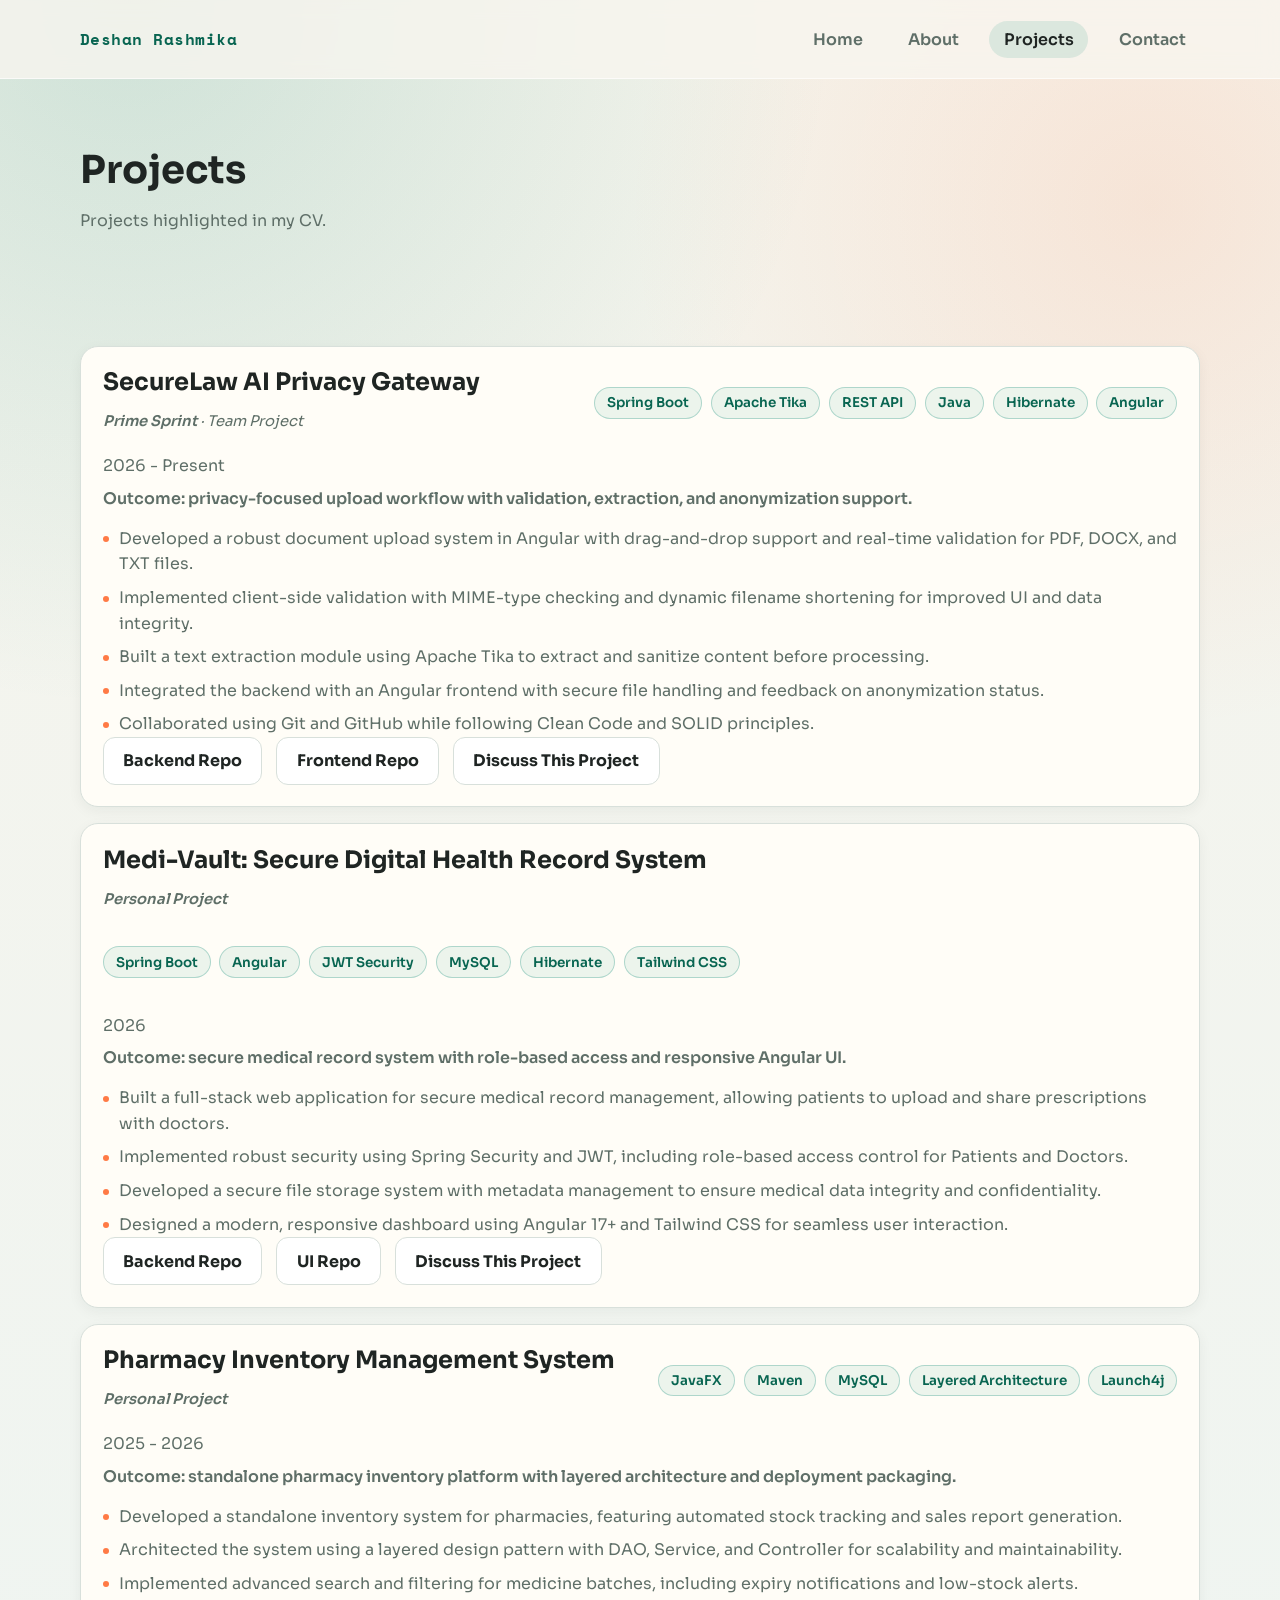
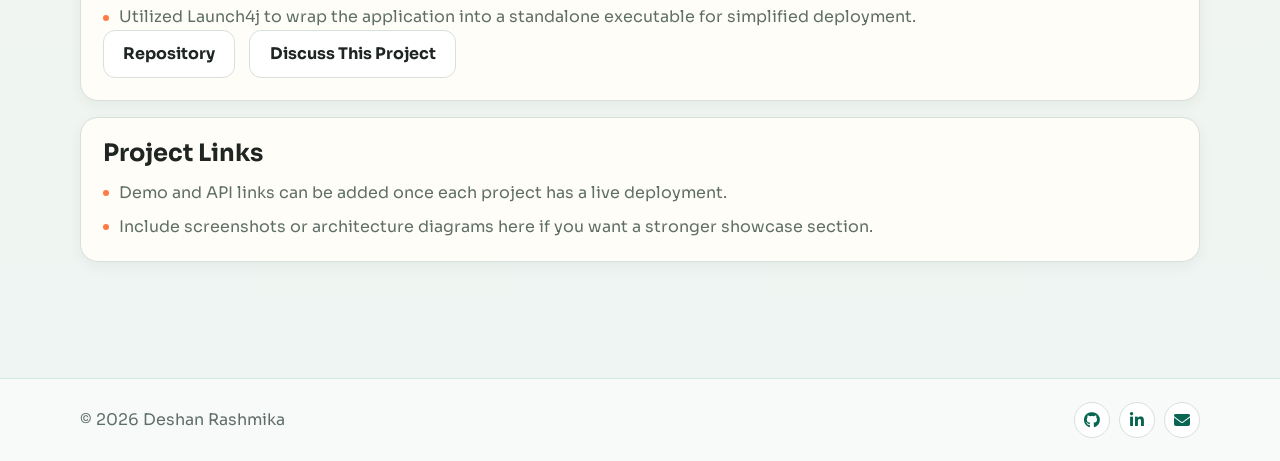
==== projects.html @ 70aa8690 "My portfolio" ====
<!DOCTYPE html>
<html lang="en">
<head>
    <meta charset="UTF-8">
    <meta name="viewport" content="width=device-width, initial-scale=1.0">
    <title>Projects - Deshan Rashmika</title>
    <meta name="description" content="Projects by Deshan Rashmika including SecureLaw AI Privacy Gateway, Medi-Vault, and Pharmacy Inventory Management System.">
    <link rel="stylesheet" href="assets/images/css/style.css">
    <link rel="stylesheet" href="https://cdnjs.cloudflare.com/ajax/libs/font-awesome/6.4.0/css/all.min.css">
</head>
<body>

<header class="site-header">
    <div class="container nav-wrap">
        <a class="brand" href="index.html">Deshan Rashmika</a>
        <nav class="main-nav">
            <a href="index.html" class="nav-link">Home</a>
            <a href="about.html" class="nav-link">About</a>
            <a href="projects.html" class="nav-link active">Projects</a>
            <a href="contact.html" class="nav-link">Contact</a>
        </nav>
    </div>
</header>

<main>
    <section class="section">
        <div class="container reveal">
            <h1 class="page-title">Projects</h1>
            <p class="lead narrow">Projects highlighted in my CV.</p>
        </div>
    </section>

    <section class="section compact-top">
        <div class="container reveal">
            <article class="card project">
                <div class="project-head">
                    <div>
                        <h2>SecureLaw AI Privacy Gateway</h2>
                        <p class="project-meta"><span>Prime Sprint</span> · Team Project</p>
                    </div>
                    <div class="tag-row">
                        <span class="tag">Spring Boot</span>
                        <span class="tag">Apache Tika</span>
                        <span class="tag">REST API</span>
                        <span class="tag">Java</span>
                        <span class="tag">Hibernate</span>
                        <span class="tag">Angular</span>
                    </div>
                </div>
                <p>
                    2026 - Present
                </p>
                <p class="project-result">Outcome: privacy-focused upload workflow with validation, extraction, and anonymization support.</p>
                <ul class="list-clean">
                    <li>Developed a robust document upload system in Angular with drag-and-drop support and real-time validation for PDF, DOCX, and TXT files.</li>
                    <li>Implemented client-side validation with MIME-type checking and dynamic filename shortening for improved UI and data integrity.</li>
                    <li>Built a text extraction module using Apache Tika to extract and sanitize content before processing.</li>
                    <li>Integrated the backend with an Angular frontend with secure file handling and feedback on anonymization status.</li>
                    <li>Collaborated using Git and GitHub while following Clean Code and SOLID principles.</li>
                </ul>
                <div class="button-row">
                    <a class="btn btn-outline" href="https://github.com/iCET-Computer-Engineering-Technology/PrimeSprint-T1-SecureLaw-Backend/tree/dev" target="_blank" rel="noreferrer">Backend Repo</a>
                    <a class="btn btn-outline" href="https://github.com/iCET-Computer-Engineering-Technology/PrimeSprint-T1-SecureLaw-Frontend/tree/dev" target="_blank" rel="noreferrer">Frontend Repo</a>
                    <a class="btn btn-outline" href="contact.html">Discuss This Project</a>
                </div>
            </article>

            <article class="card project">
                <div class="project-head">
                    <div>
                        <h2>Medi-Vault: Secure Digital Health Record System</h2>
                        <p class="project-meta"><span>Personal Project</span></p>
                    </div>
                    <div class="tag-row">
                        <span class="tag">Spring Boot</span>
                        <span class="tag">Angular</span>
                        <span class="tag">JWT Security</span>
                        <span class="tag">MySQL</span>
                        <span class="tag">Hibernate</span>
                        <span class="tag">Tailwind CSS</span>
                    </div>
                </div>
                <p>
                    2026
                </p>
                <p class="project-result">Outcome: secure medical record system with role-based access and responsive Angular UI.</p>
                <ul class="list-clean">
                    <li>Built a full-stack web application for secure medical record management, allowing patients to upload and share prescriptions with doctors.</li>
                    <li>Implemented robust security using Spring Security and JWT, including role-based access control for Patients and Doctors.</li>
                    <li>Developed a secure file storage system with metadata management to ensure medical data integrity and confidentiality.</li>
                    <li>Designed a modern, responsive dashboard using Angular 17+ and Tailwind CSS for seamless user interaction.</li>
                </ul>
                <div class="button-row">
                    <a class="btn btn-outline" href="https://github.com/DeshanRashmika/Medi-vault" target="_blank" rel="noreferrer">Backend Repo</a>
                    <a class="btn btn-outline" href="https://github.com/DeshanRashmika/medi-vault-ui" target="_blank" rel="noreferrer">UI Repo</a>
                    <a class="btn btn-outline" href="contact.html">Discuss This Project</a>
                </div>
            </article>

            <article class="card project">
                <div class="project-head">
                    <div>
                        <h2>Pharmacy Inventory Management System</h2>
                        <p class="project-meta"><span>Personal Project</span></p>
                    </div>
                    <div class="tag-row">
                        <span class="tag">JavaFX</span>
                        <span class="tag">Maven</span>
                        <span class="tag">MySQL</span>
                        <span class="tag">Layered Architecture</span>
                        <span class="tag">Launch4j</span>
                    </div>
                </div>
                <p>
                    2025 - 2026
                </p>
                <p class="project-result">Outcome: standalone pharmacy inventory platform with layered architecture and deployment packaging.</p>
                <ul class="list-clean">
                    <li>Developed a standalone inventory system for pharmacies, featuring automated stock tracking and sales report generation.</li>
                    <li>Architected the system using a layered design pattern with DAO, Service, and Controller for scalability and maintainability.</li>
                    <li>Implemented advanced search and filtering for medicine batches, including expiry notifications and low-stock alerts.</li>
                    <li>Utilized Launch4j to wrap the application into a standalone executable for simplified deployment.</li>
                </ul>
                <div class="button-row">
                    <a class="btn btn-outline" href="https://github.com/DeshanRashmika/pharmacy-inventory-system" target="_blank" rel="noreferrer">Repository</a>
                    <a class="btn btn-outline" href="contact.html">Discuss This Project</a>
                </div>
            </article>

            <article class="card project">
                <h2>Project Links</h2>
                <ul class="list-clean">
                    <li>Demo and API links can be added once each project has a live deployment.</li>
                    <li>Include screenshots or architecture diagrams here if you want a stronger showcase section.</li>
                </ul>
            </article>
        </div>
    </section>
</main>

<footer class="site-footer">
    <div class="container footer-wrap">
        <p>© 2026 Deshan Rashmika</p>
        <div class="social-links">
            <a href="https://github.com/DeshanRashmika" target="_blank" rel="noreferrer" aria-label="GitHub"><i class="fab fa-github"></i></a>
            <a href="https://www.linkedin.com/in/deshan-rashmika-539231377" target="_blank" rel="noreferrer" aria-label="LinkedIn"><i class="fab fa-linkedin-in"></i></a>
            <a href="mailto:deshanrashmika002@gmail.com" aria-label="Email"><i class="fas fa-envelope"></i></a>
        </div>
    </div>
</footer>

<script src="assets/images/js/main.js"></script>
</body>
</html>
---- assets/images/css/style.css ----
@import url('https://fonts.googleapis.com/css2?family=Sora:wght@400;500;600;700;800&family=Space+Mono:wght@400;700&display=swap');

:root {
    --bg: #f8f6ef;
    --paper: #fffdf7;
    --ink: #1f2523;
    --muted: #5f6f68;
    --line: #d8e0db;
    --brand: #0d8a72;
    --brand-deep: #086551;
    --accent: #ff7a45;
    --accent-soft: #ffe0d1;
    --shadow: 0 18px 40px rgba(10, 40, 34, 0.12);
    --radius: 18px;
    --max: 1120px;
}

* {
    box-sizing: border-box;
    margin: 0;
    padding: 0;
}

html,
body {
    scroll-behavior: smooth;
}

body {
    font-family: 'Sora', sans-serif;
    color: var(--ink);
    background:
        radial-gradient(circle at 10% 0%, rgba(13, 138, 114, 0.17), transparent 30%),
        radial-gradient(circle at 90% 10%, rgba(255, 122, 69, 0.13), transparent 24%),
        linear-gradient(180deg, #f6f4ec 0%, #eef5f2 100%);
    min-height: 100vh;
}

a {
    color: inherit;
    text-decoration: none;
}

img {
    max-width: 100%;
    display: block;
}

.container {
    width: min(var(--max), calc(100% - 2.5rem));
    margin: 0 auto;
}

.section {
    padding: 4.25rem 0;
}

.compact-top {
    padding-top: 1.25rem;
}

.site-header {
    position: sticky;
    top: 0;
    z-index: 20;
    border-bottom: 1px solid rgba(255, 255, 255, 0.65);
    background: rgba(248, 246, 239, 0.8);
    backdrop-filter: blur(10px);
}

.nav-wrap {
    height: 78px;
    display: flex;
    align-items: center;
    justify-content: space-between;
    gap: 1rem;
}

.brand {
    font-family: 'Space Mono', monospace;
    font-weight: 700;
    letter-spacing: 0.03em;
    color: var(--brand-deep);
}

.main-nav {
    display: flex;
    align-items: center;
    gap: 1rem;
    flex-wrap: wrap;
    justify-content: flex-end;
}

.nav-link {
    padding: 0.5rem 0.9rem;
    border-radius: 999px;
    font-weight: 600;
    color: var(--muted);
    transition: 0.25s ease;
}

.nav-link:hover,
.nav-link.active {
    color: var(--ink);
    background: rgba(13, 138, 114, 0.12);
}

.hero {
    padding-top: 5.5rem;
}

.hero-grid {
    display: grid;
    gap: 2.25rem;
    grid-template-columns: 1.1fr 0.9fr;
    align-items: center;
}

.kicker {
    color: var(--brand-deep);
    font-family: 'Space Mono', monospace;
    margin-bottom: 0.8rem;
    font-size: 0.92rem;
    letter-spacing: 0.04em;
}

h1,
h2,
h3 {
    line-height: 1.2;
}

.hero-copy h1 {
    font-size: clamp(2rem, 4vw, 3.4rem);
    max-width: 14ch;
    margin-bottom: 1.1rem;
}

.lead {
    color: var(--muted);
    line-height: 1.75;
    margin-bottom: 1.4rem;
}

.narrow {
    max-width: 68ch;
}

.page-title {
    font-size: clamp(1.85rem, 3vw, 2.8rem);
    margin-bottom: 0.9rem;
}

.tag-row {
    display: flex;
    gap: 0.55rem;
    flex-wrap: wrap;
    margin: 1.15rem 0 1.6rem;
}

.tag {
    display: inline-flex;
    align-items: center;
    border: 1px solid rgba(13, 138, 114, 0.28);
    color: var(--brand-deep);
    background: rgba(13, 138, 114, 0.08);
    border-radius: 999px;
    font-size: 0.84rem;
    padding: 0.4rem 0.75rem;
    font-weight: 600;
}

.button-row {
    display: flex;
    gap: 0.9rem;
    flex-wrap: wrap;
}

.btn {
    display: inline-flex;
    align-items: center;
    justify-content: center;
    border-radius: 12px;
    padding: 0.78rem 1.2rem;
    border: 1px solid transparent;
    font-weight: 700;
    cursor: pointer;
    transition: 0.25s ease;
    font-family: inherit;
}

.btn-solid {
    background: linear-gradient(130deg, var(--brand), var(--brand-deep));
    color: #f7fffc;
}

.btn-solid:hover {
    transform: translateY(-2px);
    box-shadow: 0 12px 24px rgba(8, 101, 81, 0.22);
}

.btn-outline {
    border-color: var(--line);
    color: var(--ink);
    background: #ffffff;
}

.btn-outline:hover {
    border-color: var(--brand);
    color: var(--brand-deep);
}

.hero-media {
    display: flex;
    justify-content: center;
}

.profile-frame {
    width: min(370px, 100%);
    aspect-ratio: 4 / 5;
    border-radius: 28px;
    padding: 0.9rem;
    background: linear-gradient(140deg, #ffffff, #e8f5f0 60%, #ffe7da);
    box-shadow: var(--shadow);
    position: relative;
    overflow: hidden;
}

.profile-image {
    width: 100%;
    height: 100%;
    object-fit: cover;
    border-radius: 22px;
    background: #f0f0f0;
}

.profile-fallback {
    position: absolute;
    inset: 0.9rem;
    border-radius: 22px;
    background: linear-gradient(145deg, #e9f6f2, #fff0e8);
    color: var(--brand-deep);
    display: none;
    align-items: center;
    justify-content: center;
    font-size: 3rem;
    font-family: 'Space Mono', monospace;
    font-weight: 700;
}

.card {
    border: 1px solid var(--line);
    background: var(--paper);
    border-radius: var(--radius);
    padding: 1.35rem;
    box-shadow: 0 4px 14px rgba(10, 40, 34, 0.05);
}

.card h2 {
    margin-bottom: 0.75rem;
    font-size: clamp(1.2rem, 2.3vw, 1.5rem);
}

.card h3 {
    margin-bottom: 0.5rem;
    font-size: 1.1rem;
}

.card p {
    line-height: 1.7;
    color: var(--muted);
}

.stat-grid,
.skill-grid {
    display: grid;
    gap: 1rem;
    grid-template-columns: repeat(3, minmax(0, 1fr));
}

.skill-grid {
    grid-template-columns: repeat(4, minmax(0, 1fr));
}

.stat-card h3 {
    margin-bottom: 0.45rem;
}

.split {
    display: grid;
    grid-template-columns: 1fr 1fr;
    gap: 1rem;
}

.list-clean {
    list-style: none;
    display: grid;
    gap: 0.5rem;
    color: var(--muted);
}

.list-clean li {
    position: relative;
    padding-left: 1rem;
    line-height: 1.6;
}

.list-clean li::before {
    content: '';
    width: 6px;
    height: 6px;
    border-radius: 50%;
    background: var(--accent);
    position: absolute;
    left: 0;
    top: 0.66rem;
}

.project {
    margin-bottom: 1rem;
}

.project-head {
    display: flex;
    justify-content: space-between;
    gap: 1rem;
    align-items: flex-start;
    flex-wrap: wrap;
    margin-bottom: 0.5rem;
}

.project-meta {
    margin-top: 0.15rem;
    color: var(--brand-deep);
    font-size: 0.92rem;
    font-style: italic;
}

.project-meta span {
    font-weight: 600;
}

.project-result {
    color: var(--brand-deep);
    font-weight: 600;
    margin: 0.35rem 0 0.85rem;
}

.showcase-note {
    color: var(--muted);
    margin-top: 0.35rem;
}

.contact-grid {
    display: grid;
    gap: 1rem;
    grid-template-columns: repeat(3, minmax(0, 1fr));
}

.contact-item {
    text-align: center;
}

.contact-item i {
    font-size: 1.4rem;
    color: var(--brand-deep);
    margin-bottom: 0.65rem;
}

.contact-item a {
    color: var(--brand-deep);
    font-weight: 600;
    word-break: break-all;
}

.contact-form {
    max-width: 760px;
    margin: 0 auto;
    display: grid;
    gap: 0.65rem;
}

.contact-form label {
    font-weight: 600;
    color: #34423d;
}

.contact-form input,
.contact-form textarea {
    width: 100%;
    border-radius: 12px;
    border: 1px solid var(--line);
    background: #ffffff;
    padding: 0.78rem 0.85rem;
    font: inherit;
    color: var(--ink);
}

.contact-form input:focus,
.contact-form textarea:focus {
    outline: 2px solid rgba(13, 138, 114, 0.3);
    border-color: rgba(13, 138, 114, 0.6);
}

.site-footer {
    border-top: 1px solid rgba(13, 138, 114, 0.18);
    background: rgba(255, 255, 255, 0.55);
    margin-top: 2rem;
}

.footer-wrap {
    min-height: 82px;
    display: flex;
    align-items: center;
    justify-content: space-between;
    gap: 1rem;
}

.footer-wrap p {
    color: var(--muted);
}

.social-links {
    display: flex;
    gap: 0.55rem;
}

.social-links a {
    width: 36px;
    height: 36px;
    border-radius: 50%;
    border: 1px solid var(--line);
    display: grid;
    place-items: center;
    color: var(--brand-deep);
    background: #ffffff;
    transition: 0.25s ease;
}

.social-links a:hover {
    transform: translateY(-2px);
    border-color: var(--brand);
}

.reveal {
    opacity: 0;
    transform: translateY(20px);
    transition: opacity 0.6s ease, transform 0.6s ease;
}

.reveal.in {
    opacity: 1;
    transform: translateY(0);
}

@media (max-width: 980px) {
    .hero-grid,
    .split,
    .stat-grid,
    .skill-grid,
    .contact-grid {
        grid-template-columns: 1fr 1fr;
    }
}

@media (max-width: 700px) {
    .container {
        width: min(var(--max), calc(100% - 1.5rem));
    }

    .nav-wrap {
        height: auto;
        padding: 0.95rem 0;
        align-items: flex-start;
        flex-direction: column;
    }

    .main-nav {
        width: 100%;
        justify-content: flex-start;
        gap: 0.5rem;
    }

    .hero {
        padding-top: 4rem;
    }

    .hero-grid,
    .split,
    .stat-grid,
    .skill-grid,
    .contact-grid,
    .footer-wrap {
        grid-template-columns: 1fr;
        flex-direction: column;
        align-items: flex-start;
    }

    .footer-wrap {
        padding: 1rem 0;
    }
}
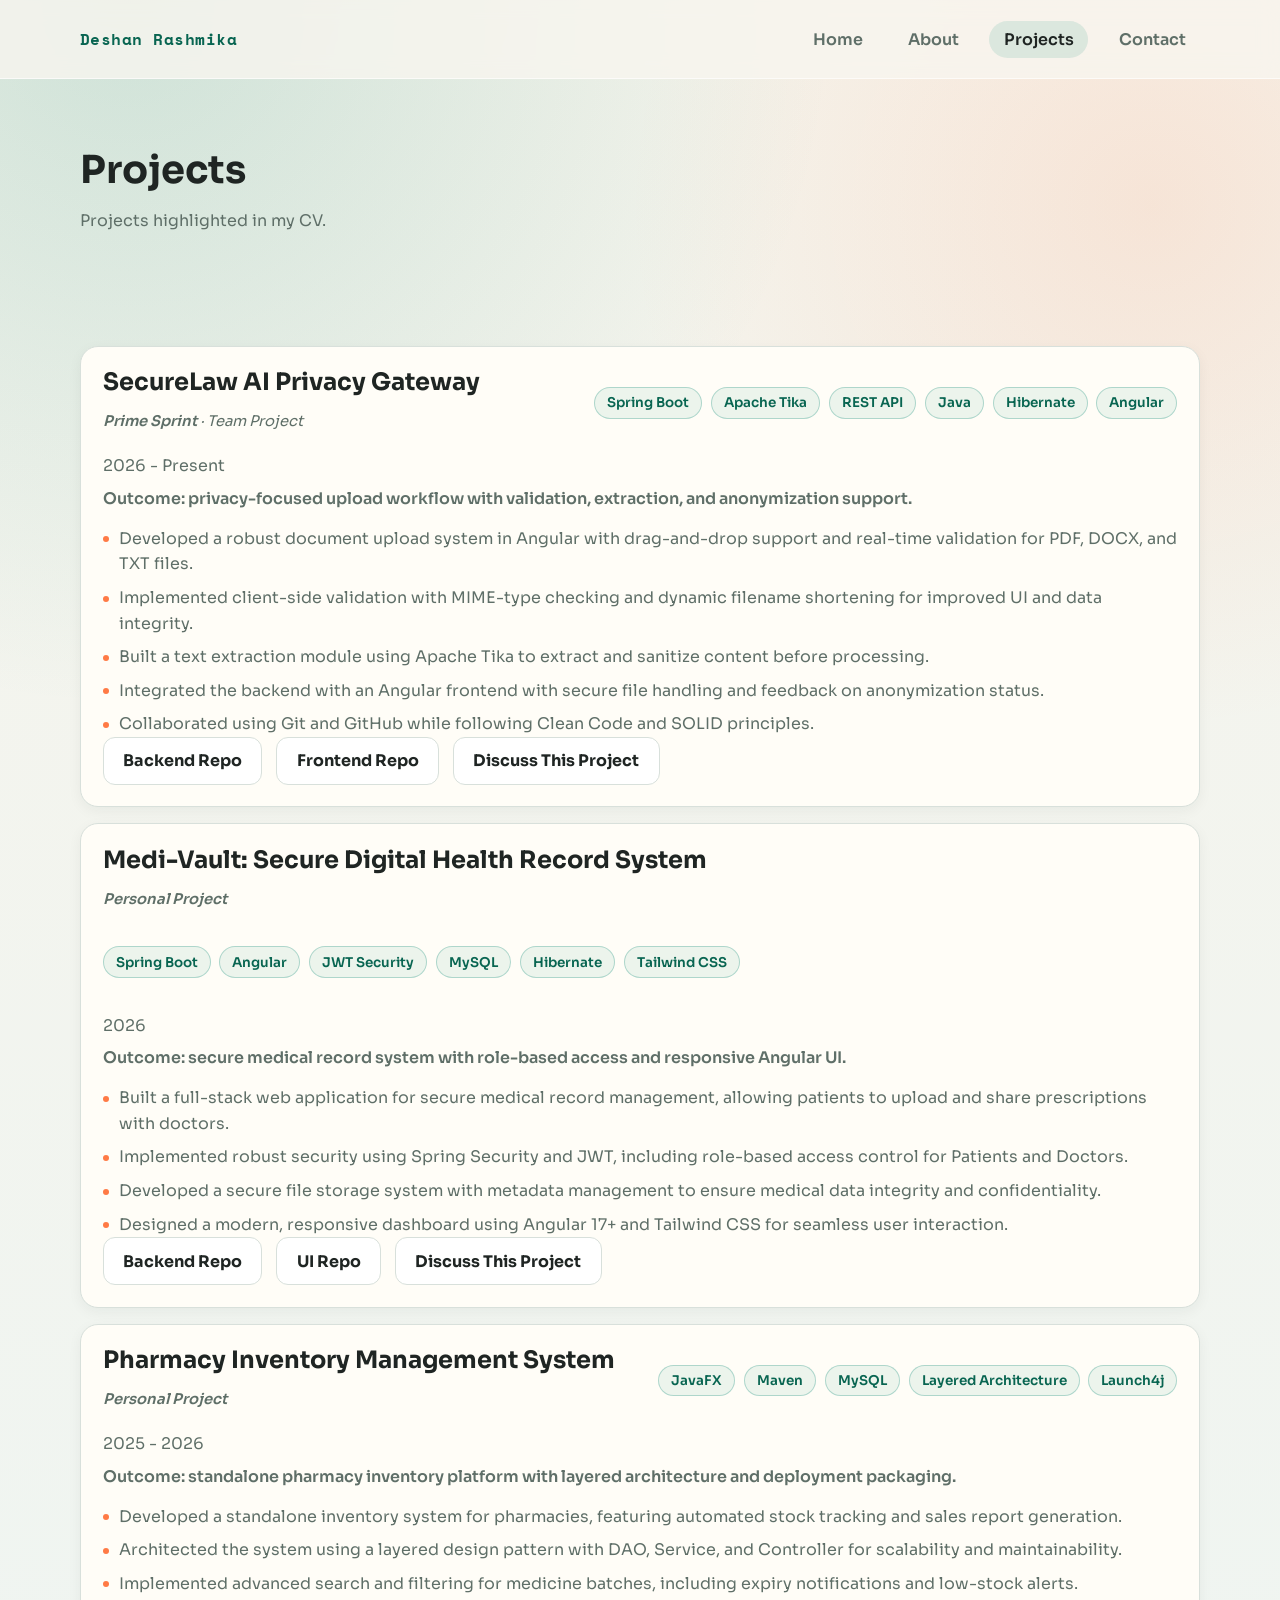
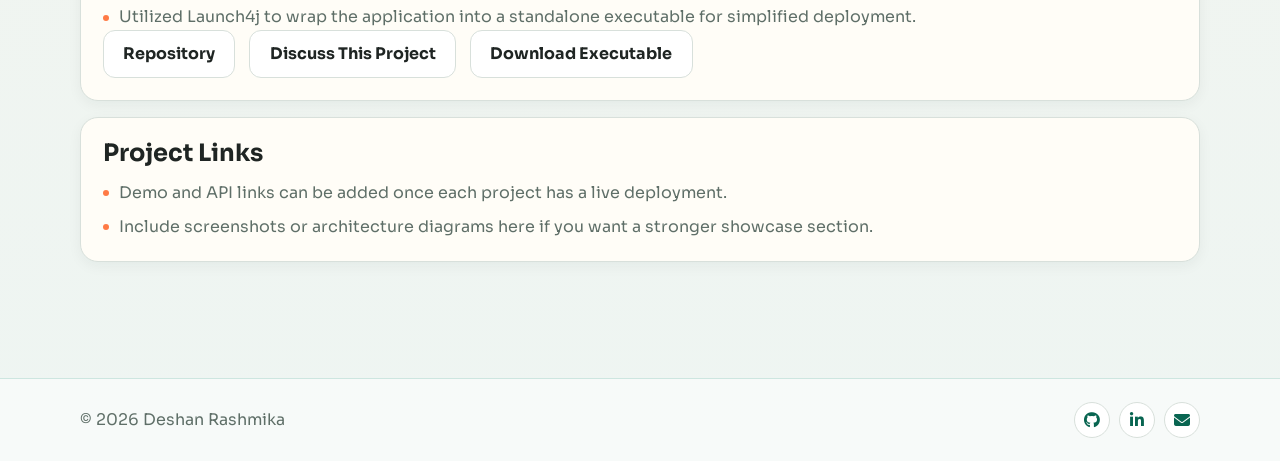
==== commit 5e80d3d7: "implement some features" ====
--- a/projects.html
+++ b/projects.html
@@ -124,6 +124,9 @@
                 <div class="button-row">
                     <a class="btn btn-outline" href="https://github.com/DeshanRashmika/pharmacy-inventory-system" target="_blank" rel="noreferrer">Repository</a>
                     <a class="btn btn-outline" href="contact.html">Discuss This Project</a>
+                    <a class="btn btn-outline" href="projects/Medisync.exe" target="_blank" class="px-4 py-2 bg-emerald-600 text-white rounded-lg hover:bg-emerald-700 transition">
+                        Download Executable
+                    </a>
                 </div>
             </article>
 
@@ -134,7 +137,6 @@
                     <li>Include screenshots or architecture diagrams here if you want a stronger showcase section.</li>
                 </ul>
             </article>
-        </div>
     </section>
 </main>
 
